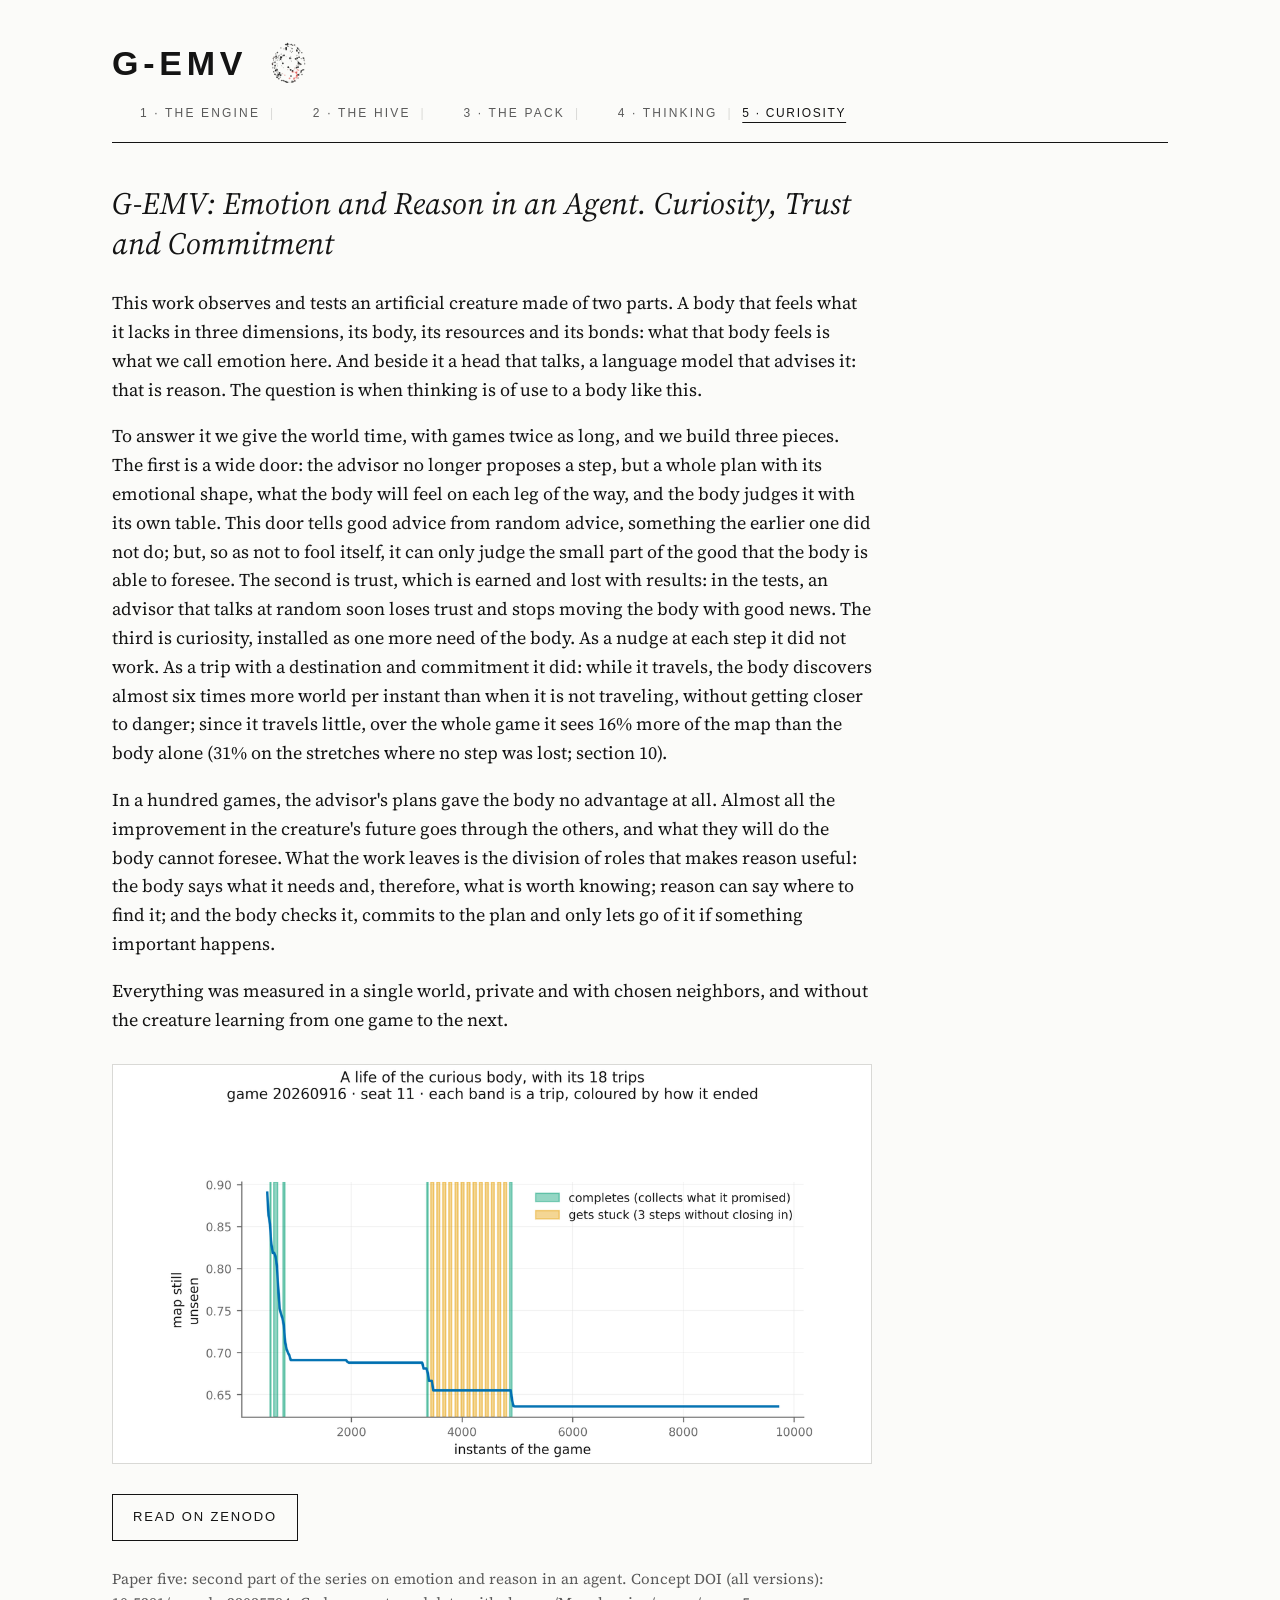
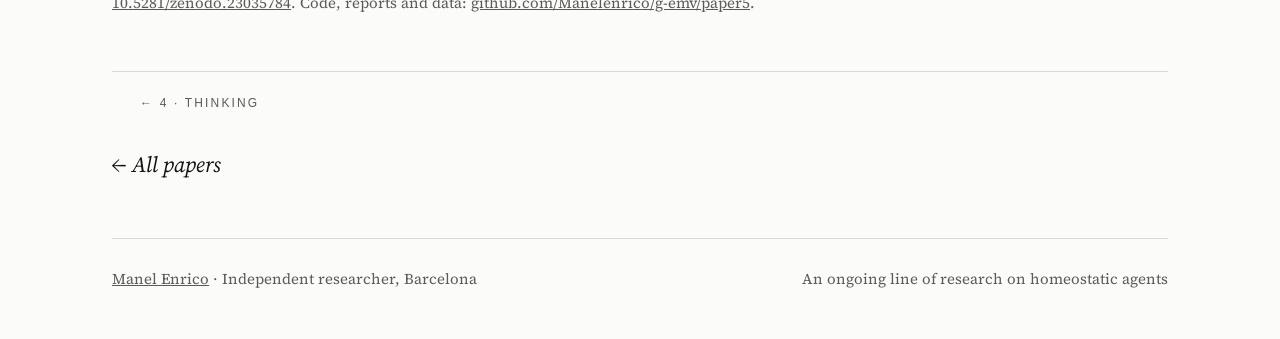
==== curiosity/index.html @ c68e0e56 "paper pages in the front page's family: shared css/site.css and js/sphere.js, header with the mark a" ====
<!DOCTYPE html>
<html lang="en">
<head>
<meta charset="utf-8">
<meta name="viewport" content="width=device-width, initial-scale=1">
<title>G-EMV: Emotion and Reason in an Agent. Curiosity, Trust and Commitment</title>
<link rel="canonical" href="https://doi.org/10.5281/zenodo.23035785">

<meta property="og:type" content="article">
<meta property="og:site_name" content="G-EMV papers">
<meta property="og:title" content="G-EMV: Emotion and Reason in an Agent. Curiosity, Trust and Commitment">
<meta property="og:description" content="This work observes and tests an artificial creature made of two parts. A body that feels what it lacks in three dimensions, its body, its resources and its bonds: what that body feels is what we call emotion here. And beside it a head that talks, a language model that advises it: that is reason. The question is when thinking is of use to a body like this.">
<meta property="og:image" content="https://manelenrico.github.io/gemv-papers/img/curiosity-card.png">
<meta property="og:image:width" content="1200">
<meta property="og:image:height" content="630">
<meta property="og:image:alt" content="A life of the curious body with the eighteen trips it set out on: the blue line is the part of the map it still has to see; each band is a trip, green if completed, orange if it got stuck. After instant 5,000 no more trips are born.">
<meta property="og:url" content="https://manelenrico.github.io/gemv-papers/curiosity/">

<meta name="twitter:card" content="summary_large_image">
<meta name="twitter:title" content="G-EMV: Emotion and Reason in an Agent. Curiosity, Trust and Commitment">
<meta name="twitter:description" content="This work observes and tests an artificial creature made of two parts. A body that feels what it lacks in three dimensions, its body, its resources and its bonds: what that body feels is what we call emotion here. And beside it a head that talks, a language model that advises it: that is reason. The question is when thinking is of use to a body like this.">
<meta name="twitter:image" content="https://manelenrico.github.io/gemv-papers/img/curiosity-card.png">

<link rel="preconnect" href="https://fonts.googleapis.com">
<link rel="preconnect" href="https://fonts.gstatic.com" crossorigin>
<link href="https://fonts.googleapis.com/css2?family=Source+Serif+4:ital,opsz,wght@0,8..60,400;0,8..60,600;1,8..60,400&display=swap" rel="stylesheet">
<link rel="stylesheet" href="../css/site.css">
</head>
<body>
<div class="wrap">
<header class="head-paper">
  <a class="mark" href="../">G-EMV</a>
  <canvas id="sphere-mini" class="mini" aria-label="A small breathing sphere of points"></canvas>
</header>
<nav class="crumbs"><a href="../engine/">1 &middot; The engine</a><span class="bar">|</span><a href="../hive/">2 &middot; The Hive</a><span class="bar">|</span><a href="../pack/">3 &middot; The Pack</a><span class="bar">|</span><a href="../thinking/">4 &middot; Thinking</a><span class="bar">|</span><span class="here">5 &middot; Curiosity</span></nav>
<article>
<h1>G-EMV: Emotion and Reason in an Agent. Curiosity, Trust and Commitment</h1>
<p class="lede">This work observes and tests an artificial creature made of two parts. A body that feels what it lacks in three dimensions, its body, its resources and its bonds: what that body feels is what we call emotion here. And beside it a head that talks, a language model that advises it: that is reason. The question is when thinking is of use to a body like this.</p><p>To answer it we give the world time, with games twice as long, and we build three pieces. The first is a wide door: the advisor no longer proposes a step, but a whole plan with its emotional shape, what the body will feel on each leg of the way, and the body judges it with its own table. This door tells good advice from random advice, something the earlier one did not do; but, so as not to fool itself, it can only judge the small part of the good that the body is able to foresee. The second is trust, which is earned and lost with results: in the tests, an advisor that talks at random soon loses trust and stops moving the body with good news. The third is curiosity, installed as one more need of the body. As a nudge at each step it did not work. As a trip with a destination and commitment it did: while it travels, the body discovers almost six times more world per instant than when it is not traveling, without getting closer to danger; since it travels little, over the whole game it sees 16% more of the map than the body alone (31% on the stretches where no step was lost; section 10).</p><p>In a hundred games, the advisor&#x27;s plans gave the body no advantage at all. Almost all the improvement in the creature&#x27;s future goes through the others, and what they will do the body cannot foresee. What the work leaves is the division of roles that makes reason useful: the body says what it needs and, therefore, what is worth knowing; reason can say where to find it; and the body checks it, commits to the plan and only lets go of it if something important happens.</p><p>Everything was measured in a single world, private and with chosen neighbors, and without the creature learning from one game to the next.</p>
<img src="../img/curiosity-card.png" alt="A life of the curious body with the eighteen trips it set out on: the blue line is the part of the map it still has to see; each band is a trip, green if completed, orange if it got stuck. After instant 5,000 no more trips are born.">
<p><a class="cta" href="https://doi.org/10.5281/zenodo.23035785">Read on Zenodo</a></p>
<p class="note">Paper five: second part of the series on emotion and reason in an agent. Concept DOI (all versions): <a href="https://doi.org/10.5281/zenodo.23035784">10.5281/zenodo.23035784</a>. Code, reports and data: <a href="https://github.com/Manelenrico/g-emv/tree/main/paper5">github.com/Manelenrico/g-emv/paper5</a>.</p>
</article>
<nav class="pager"><a class="prev" href="../thinking/">&larr; 4 &middot; Thinking</a></nav>
<p class="all"><a href="../">&larr; All papers</a></p>
<footer>
  <span><a href="https://orcid.org/0009-0008-1732-6310">Manel Enrico</a> · Independent researcher, Barcelona</span>
  <span>An ongoing line of research on homeostatic agents</span>
</footer>
</div>
<script src="../js/sphere.js"></script>
</body>
</html>
---- css/site.css ----
/* G-EMV papers: los estilos de la portada (index.html), sacados tal cual, y el marco de las paginas de cada paper. */
  :root { --ink:#141414; --soft:#5a5a5a; --line:#d9d9d6; --bg:#fbfbf9; }
  * { box-sizing:border-box; }
  body { margin:0; background:var(--bg); color:var(--ink);
         font-family:"Source Serif 4", Georgia, serif; font-size:18px; line-height:1.6; }
  a { color:inherit; }
  .wrap { max-width:1120px; margin:0 auto; padding:0 32px; }
  header { display:flex; justify-content:space-between; align-items:center; padding:36px 0 20px; }
  .mark { font-family:-apple-system, "Helvetica Neue", Arial, sans-serif; font-weight:600;
          font-size:34px; letter-spacing:.14em; text-decoration:none; }
  nav a { font-family:-apple-system, "Helvetica Neue", Arial, sans-serif; font-size:12px;
          letter-spacing:.18em; text-transform:uppercase; text-decoration:none; margin-left:28px; color:var(--soft); }
  nav a:hover { color:var(--ink); }
  .hero { display:grid; grid-template-columns: 1fr 1fr; gap:64px; align-items:center; padding:40px 0 64px; }
  .lead { font-style:italic; font-size:31px; line-height:1.3; margin:0 0 34px; font-weight:400; }
  hr { border:0; border-top:1px solid var(--ink); margin:0 0 30px; }
  h2 { font-style:italic; font-weight:400; font-size:23px; margin:0 0 14px; }
  p { margin:0 0 18px; }
  #sphere { width:100%; aspect-ratio:1/1; display:block; }
  .papers { padding:24px 0 80px; }
  .papers > hr { margin-bottom:34px; }
  .paper { display:grid; grid-template-columns: 70px 1fr auto; gap:24px; padding:26px 0;
           border-bottom:1px solid var(--line); text-decoration:none; }
  .paper:hover .t { text-decoration:underline; text-underline-offset:4px; }
  .num { font-family:-apple-system, "Helvetica Neue", Arial, sans-serif; font-size:13px;
         letter-spacing:.14em; color:var(--soft); padding-top:6px; }
  .t { font-style:italic; font-size:22px; line-height:1.35; }
  .s { color:var(--soft); font-size:16px; margin-top:6px; }
  .doi { font-family:-apple-system, "Helvetica Neue", Arial, sans-serif; font-size:12px;
         letter-spacing:.06em; color:var(--soft); padding-top:8px; white-space:nowrap; }
  body.es .en, body:not(.es) .es { display:none; }
  .lang { cursor:pointer; background:none; border:0; padding:0; font:inherit; }
  .lang.on { color:var(--ink); text-decoration:underline; text-underline-offset:4px; }
  footer { border-top:1px solid var(--line); padding:28px 0 48px; color:var(--soft); font-size:15px;
           display:flex; justify-content:space-between; flex-wrap:wrap; gap:12px; }
  @media (max-width: 820px) {
    .wrap { padding:0 16px; }
    .hero { grid-template-columns:1fr; gap:24px; padding-top:16px; }
    .hero .viz { order:-1; max-width:420px; margin:0 auto; width:100%; }
    .lead { font-size:25px; }
    nav a { margin-left:14px; }
    .mark { font-size:26px; }
    .paper { grid-template-columns: 1fr; gap:6px; }
    .doi { padding-top:0; }
  }

/* ── las paginas de cada paper (WEB-48): el mismo marco que la portada ── */
.head-paper { display:flex; justify-content:flex-start; align-items:center; gap:18px; padding:36px 0 14px; }
.head-paper .mark { display:inline-block; }
.mini { width:44px; height:44px; display:block; flex:0 0 44px; }
.crumbs { display:flex; flex-wrap:wrap; gap:8px 0; padding:0 0 18px; border-bottom:1px solid var(--ink); margin-bottom:40px;
          font-family:-apple-system, "Helvetica Neue", Arial, sans-serif; font-size:12px; letter-spacing:.14em; text-transform:uppercase; }
.crumbs a, .crumbs .here { text-decoration:none; color:var(--soft); white-space:nowrap; }
.crumbs a:hover { color:var(--ink); }
.crumbs .here { color:var(--ink); text-decoration:underline; text-underline-offset:5px; }
.crumbs .bar { color:var(--line); padding:0 10px; }
article { max-width:760px; }
article h1 { font-style:italic; font-weight:400; font-size:31px; line-height:1.3; margin:0 0 26px; }
article p.lede { font-size:18px; line-height:1.6; margin:0 0 18px; }
article img { width:100%; height:auto; display:block; border:1px solid var(--line); margin:30px 0; }
article a.cta { display:inline-block; font-family:-apple-system, "Helvetica Neue", Arial, sans-serif; font-size:13px; letter-spacing:.14em;
                text-transform:uppercase; padding:12px 20px; border:1px solid var(--ink); text-decoration:none; color:var(--ink); }
article a.cta:hover { background:var(--ink); color:var(--bg); }
article p.note { color:var(--soft); font-size:15px; margin-top:26px; }
.pager { display:flex; justify-content:space-between; gap:16px; flex-wrap:wrap; border-top:1px solid var(--line); margin-top:56px; padding:22px 0 0;
         font-family:-apple-system, "Helvetica Neue", Arial, sans-serif; font-size:12px; letter-spacing:.14em; text-transform:uppercase; }
.pager a { text-decoration:none; color:var(--soft); }
.pager a:hover { color:var(--ink); }
.pager .next { margin-left:auto; text-align:right; }
p.all { margin:34px 0 56px; font-style:italic; font-size:22px; }
p.all a { text-decoration:none; }
p.all a:hover { text-decoration:underline; text-underline-offset:4px; }
@media (max-width: 820px) {
  .mini { width:36px; height:36px; flex-basis:36px; }
  .crumbs .bar { padding:0 7px; }
  article h1 { font-size:25px; }
}
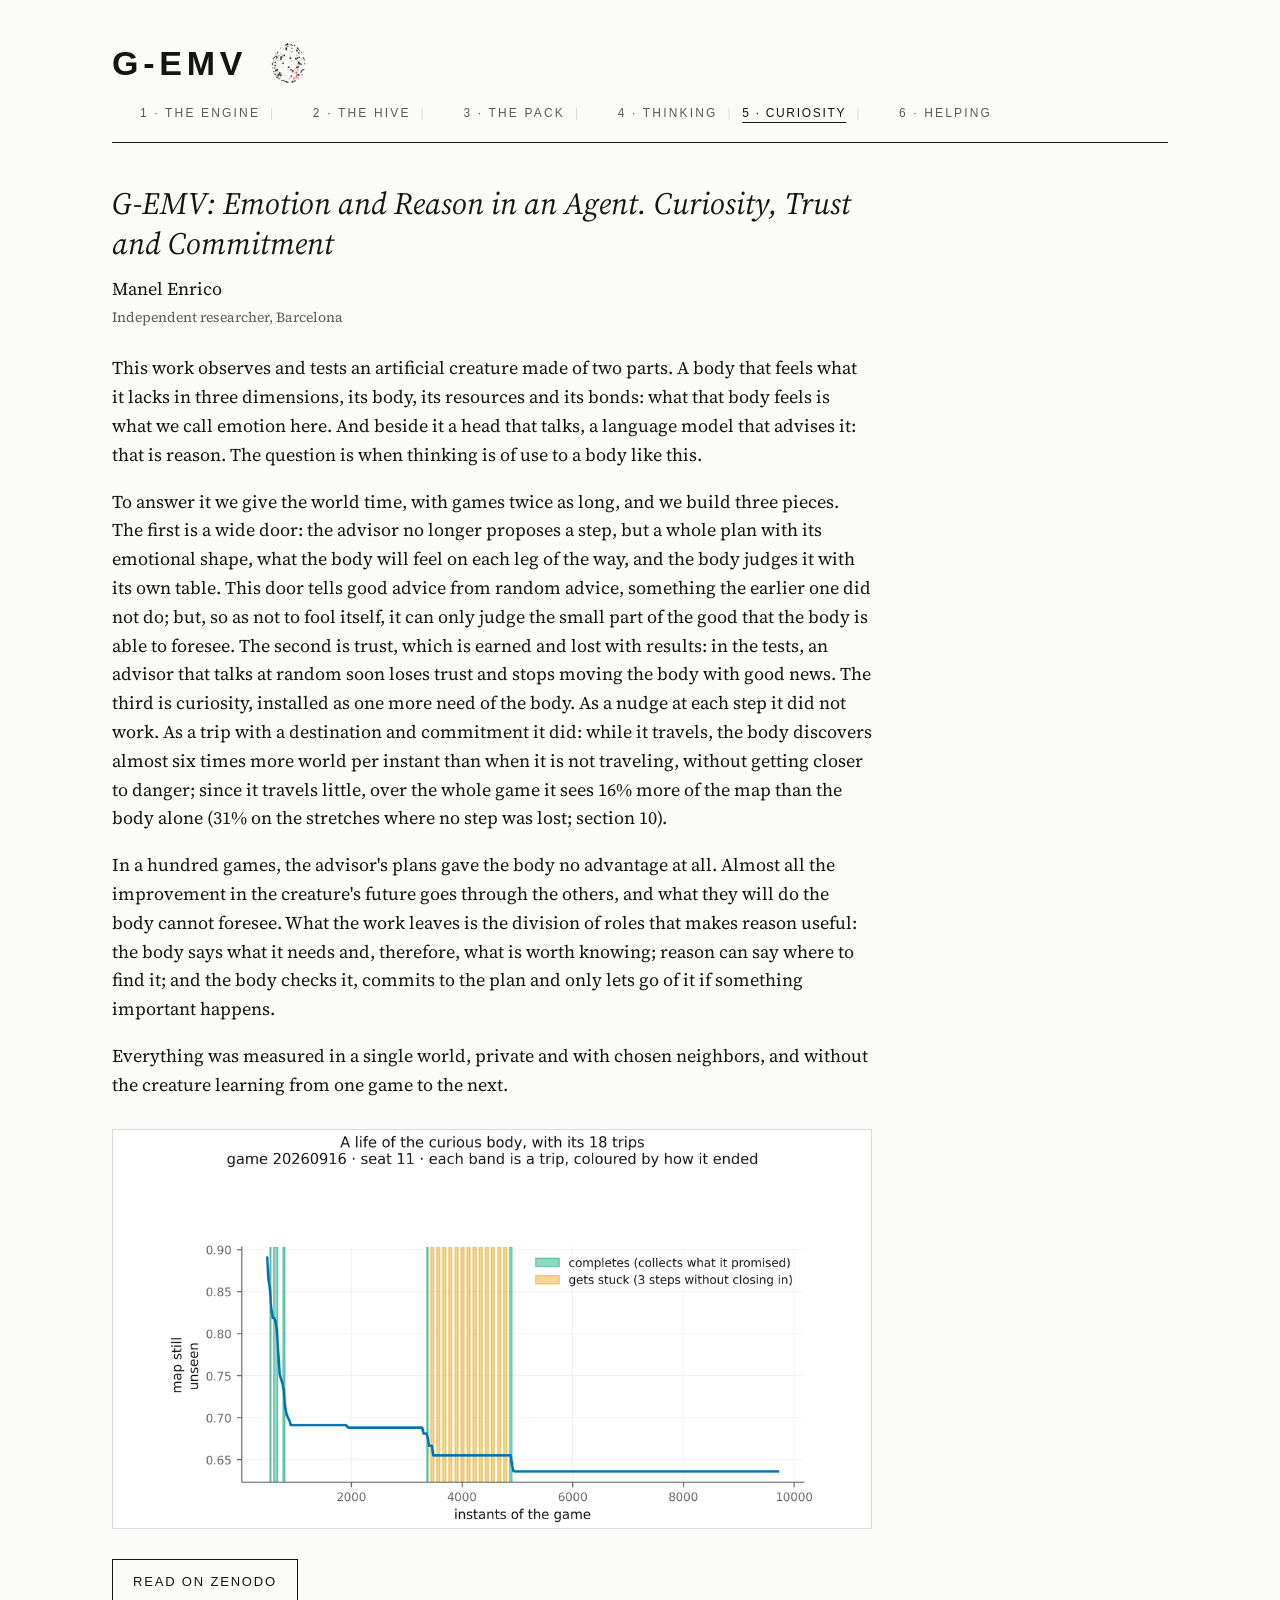
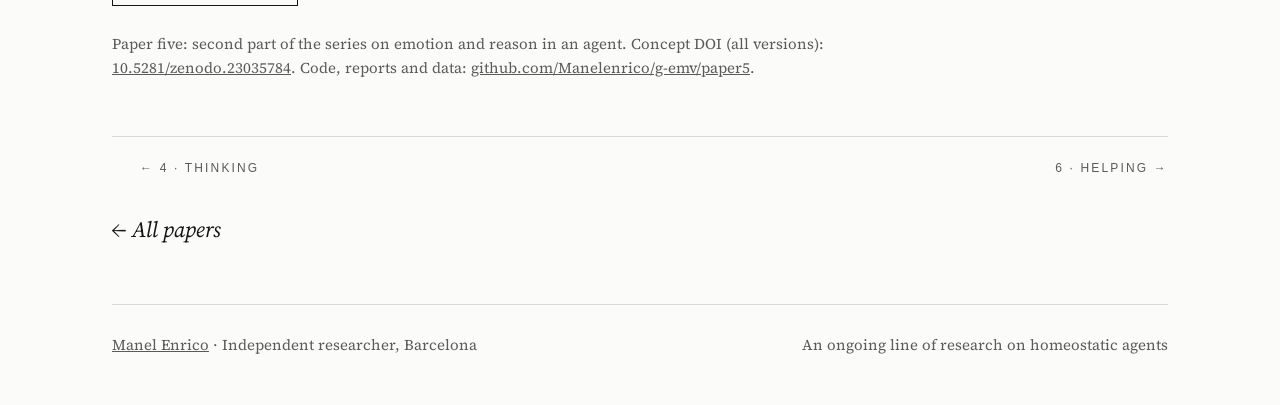
==== commit 19345db1: "helping: page for paper six, with two authors; author line under the title on every paper page; auth" ====
--- a/curiosity/index.html
+++ b/curiosity/index.html
@@ -32,15 +32,17 @@
   <a class="mark" href="../">G-EMV</a>
   <canvas id="sphere-mini" class="mini" aria-label="A small breathing sphere of points"></canvas>
 </header>
-<nav class="crumbs"><a href="../engine/">1 &middot; The engine</a><span class="bar">|</span><a href="../hive/">2 &middot; The Hive</a><span class="bar">|</span><a href="../pack/">3 &middot; The Pack</a><span class="bar">|</span><a href="../thinking/">4 &middot; Thinking</a><span class="bar">|</span><span class="here">5 &middot; Curiosity</span></nav>
+<nav class="crumbs"><a href="../engine/">1 &middot; The engine</a><span class="bar">|</span><a href="../hive/">2 &middot; The Hive</a><span class="bar">|</span><a href="../pack/">3 &middot; The Pack</a><span class="bar">|</span><a href="../thinking/">4 &middot; Thinking</a><span class="bar">|</span><span class="here">5 &middot; Curiosity</span><span class="bar">|</span><a href="../helping/">6 &middot; Helping</a></nav>
 <article>
 <h1>G-EMV: Emotion and Reason in an Agent. Curiosity, Trust and Commitment</h1>
+<p class="byline"><a href="https://orcid.org/0009-0008-1732-6310">Manel Enrico</a></p>
+<p class="affil">Independent researcher, Barcelona</p>
 <p class="lede">This work observes and tests an artificial creature made of two parts. A body that feels what it lacks in three dimensions, its body, its resources and its bonds: what that body feels is what we call emotion here. And beside it a head that talks, a language model that advises it: that is reason. The question is when thinking is of use to a body like this.</p><p>To answer it we give the world time, with games twice as long, and we build three pieces. The first is a wide door: the advisor no longer proposes a step, but a whole plan with its emotional shape, what the body will feel on each leg of the way, and the body judges it with its own table. This door tells good advice from random advice, something the earlier one did not do; but, so as not to fool itself, it can only judge the small part of the good that the body is able to foresee. The second is trust, which is earned and lost with results: in the tests, an advisor that talks at random soon loses trust and stops moving the body with good news. The third is curiosity, installed as one more need of the body. As a nudge at each step it did not work. As a trip with a destination and commitment it did: while it travels, the body discovers almost six times more world per instant than when it is not traveling, without getting closer to danger; since it travels little, over the whole game it sees 16% more of the map than the body alone (31% on the stretches where no step was lost; section 10).</p><p>In a hundred games, the advisor&#x27;s plans gave the body no advantage at all. Almost all the improvement in the creature&#x27;s future goes through the others, and what they will do the body cannot foresee. What the work leaves is the division of roles that makes reason useful: the body says what it needs and, therefore, what is worth knowing; reason can say where to find it; and the body checks it, commits to the plan and only lets go of it if something important happens.</p><p>Everything was measured in a single world, private and with chosen neighbors, and without the creature learning from one game to the next.</p>
 <img src="../img/curiosity-card.png" alt="A life of the curious body with the eighteen trips it set out on: the blue line is the part of the map it still has to see; each band is a trip, green if completed, orange if it got stuck. After instant 5,000 no more trips are born.">
 <p><a class="cta" href="https://doi.org/10.5281/zenodo.23035785">Read on Zenodo</a></p>
 <p class="note">Paper five: second part of the series on emotion and reason in an agent. Concept DOI (all versions): <a href="https://doi.org/10.5281/zenodo.23035784">10.5281/zenodo.23035784</a>. Code, reports and data: <a href="https://github.com/Manelenrico/g-emv/tree/main/paper5">github.com/Manelenrico/g-emv/paper5</a>.</p>
 </article>
-<nav class="pager"><a class="prev" href="../thinking/">&larr; 4 &middot; Thinking</a></nav>
+<nav class="pager"><a class="prev" href="../thinking/">&larr; 4 &middot; Thinking</a><a class="next" href="../helping/">6 &middot; Helping &rarr;</a></nav>
 <p class="all"><a href="../">&larr; All papers</a></p>
 <footer>
   <span><a href="https://orcid.org/0009-0008-1732-6310">Manel Enrico</a> · Independent researcher, Barcelona</span>
--- a/css/site.css
+++ b/css/site.css
@@ -75,3 +75,12 @@
   .crumbs .bar { padding:0 7px; }
   article h1 { font-size:25px; }
 }
+
+/* ── autores (WEB-49): bajo el titulo de cada pagina y bajo cada titulo de la lista de la portada ── */
+article h1:has(+ .byline) { margin-bottom:12px; }
+article p.byline { font-size:18px; margin:0 0 2px; }
+article p.byline a { text-decoration:none; }
+article p.byline a:hover { text-decoration:underline; text-underline-offset:4px; }
+article p.affil { color:var(--soft); font-size:14px; margin:0 0 26px; }
+article p.ctas { display:flex; flex-wrap:wrap; gap:12px; }
+.au { font-family:-apple-system, "Helvetica Neue", Arial, sans-serif; font-size:12px; letter-spacing:.06em; color:var(--soft); margin-top:5px; }
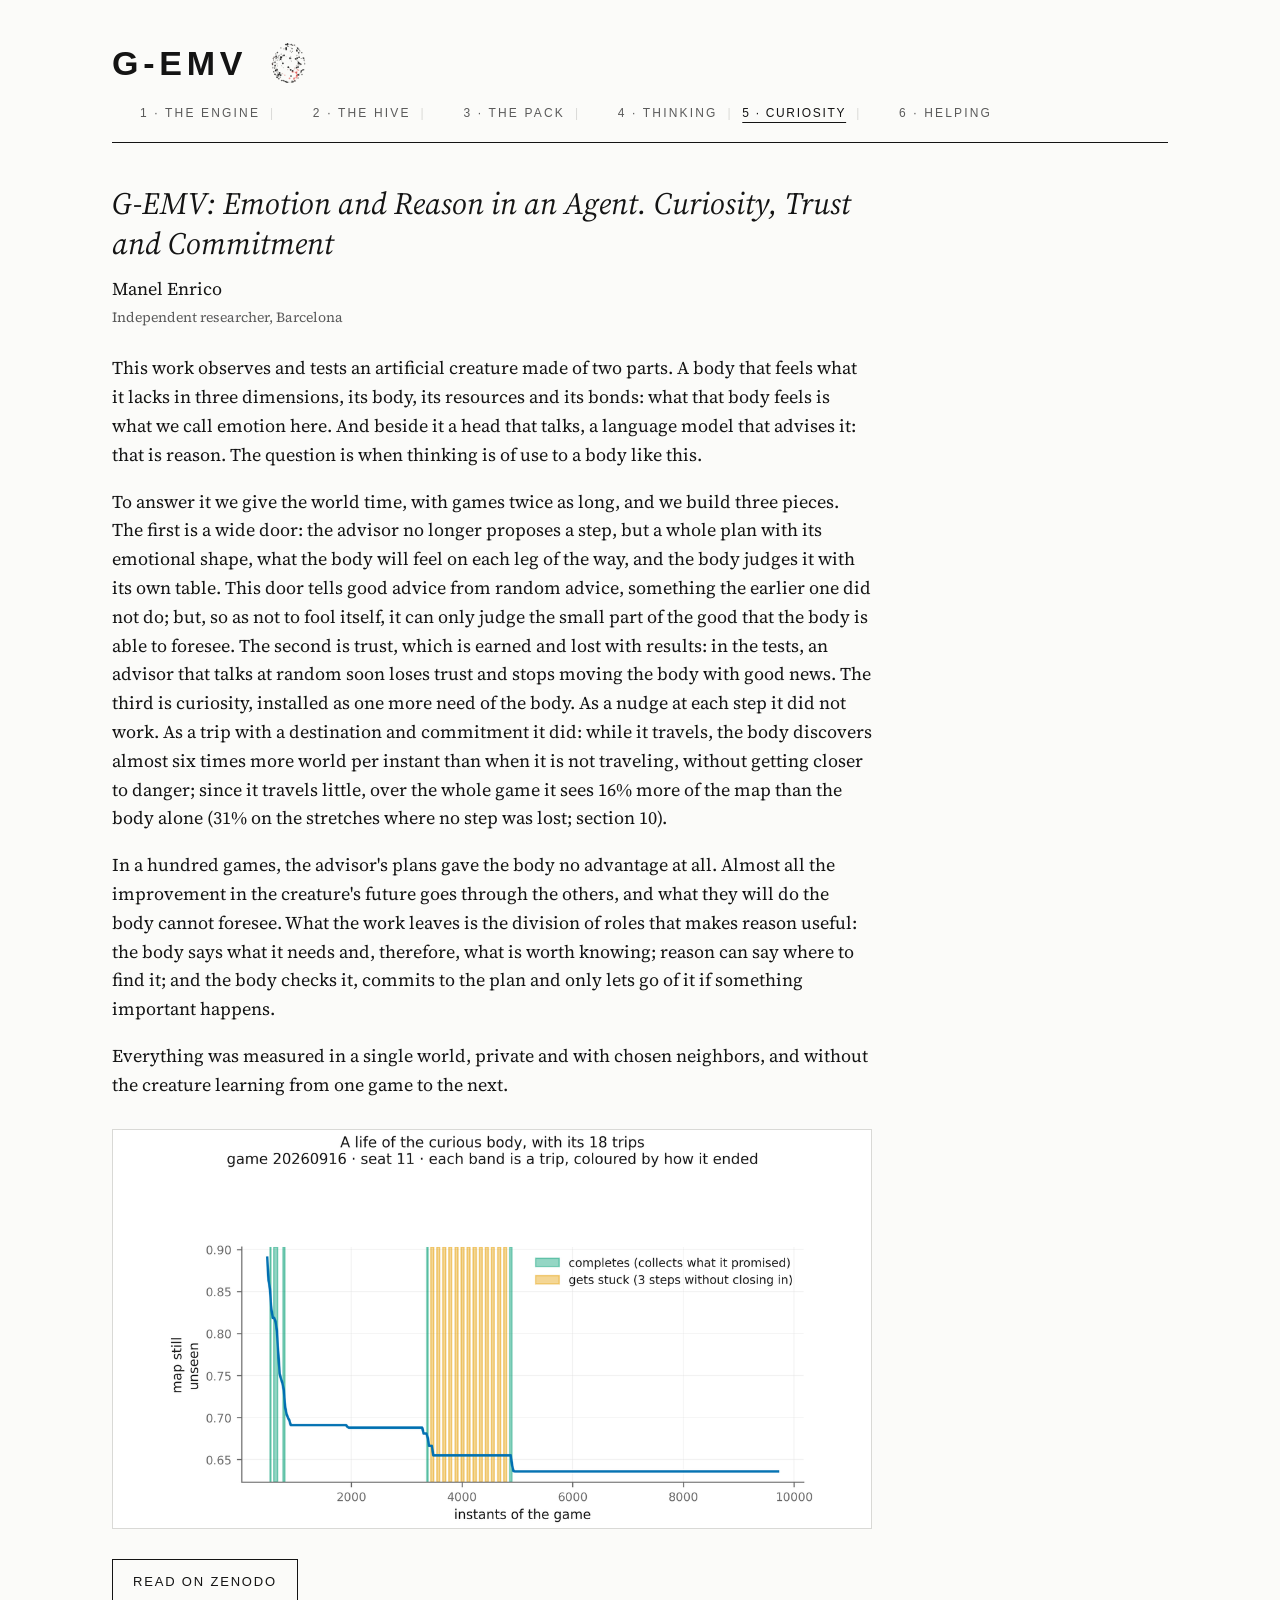
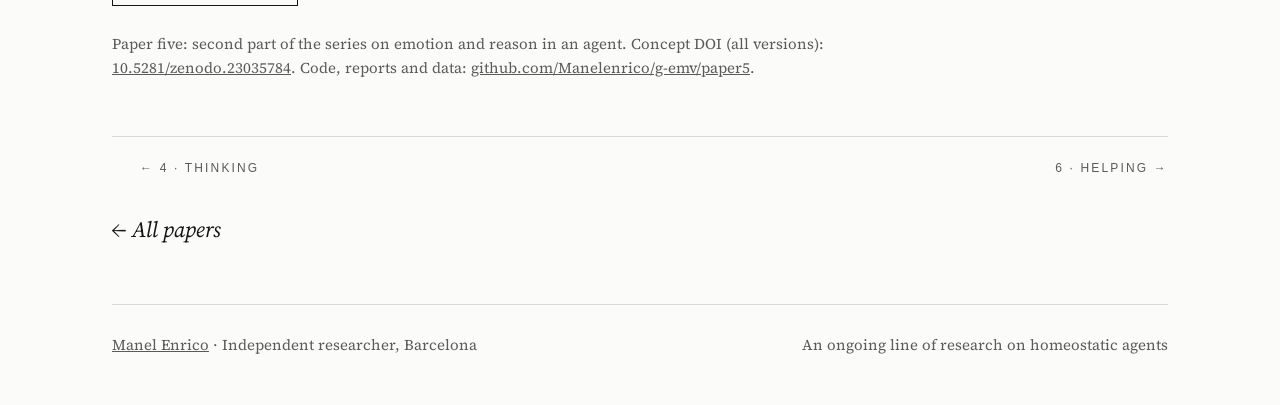
==== commit 35440d25: "favicon: a small sphere of nodes (svg with a light variant for dark mode, 16 and 32 png, apple touch" ====
--- a/curiosity/index.html
+++ b/curiosity/index.html
@@ -3,6 +3,10 @@
 <head>
 <meta charset="utf-8">
 <meta name="viewport" content="width=device-width, initial-scale=1">
+<link rel="icon" href="../favicon.svg" type="image/svg+xml">
+<link rel="icon" href="../favicon-32.png" sizes="32x32" type="image/png">
+<link rel="icon" href="../favicon-16.png" sizes="16x16" type="image/png">
+<link rel="apple-touch-icon" href="../apple-touch-icon.png">
 <title>G-EMV: Emotion and Reason in an Agent. Curiosity, Trust and Commitment</title>
 <link rel="canonical" href="https://doi.org/10.5281/zenodo.23035785">
 
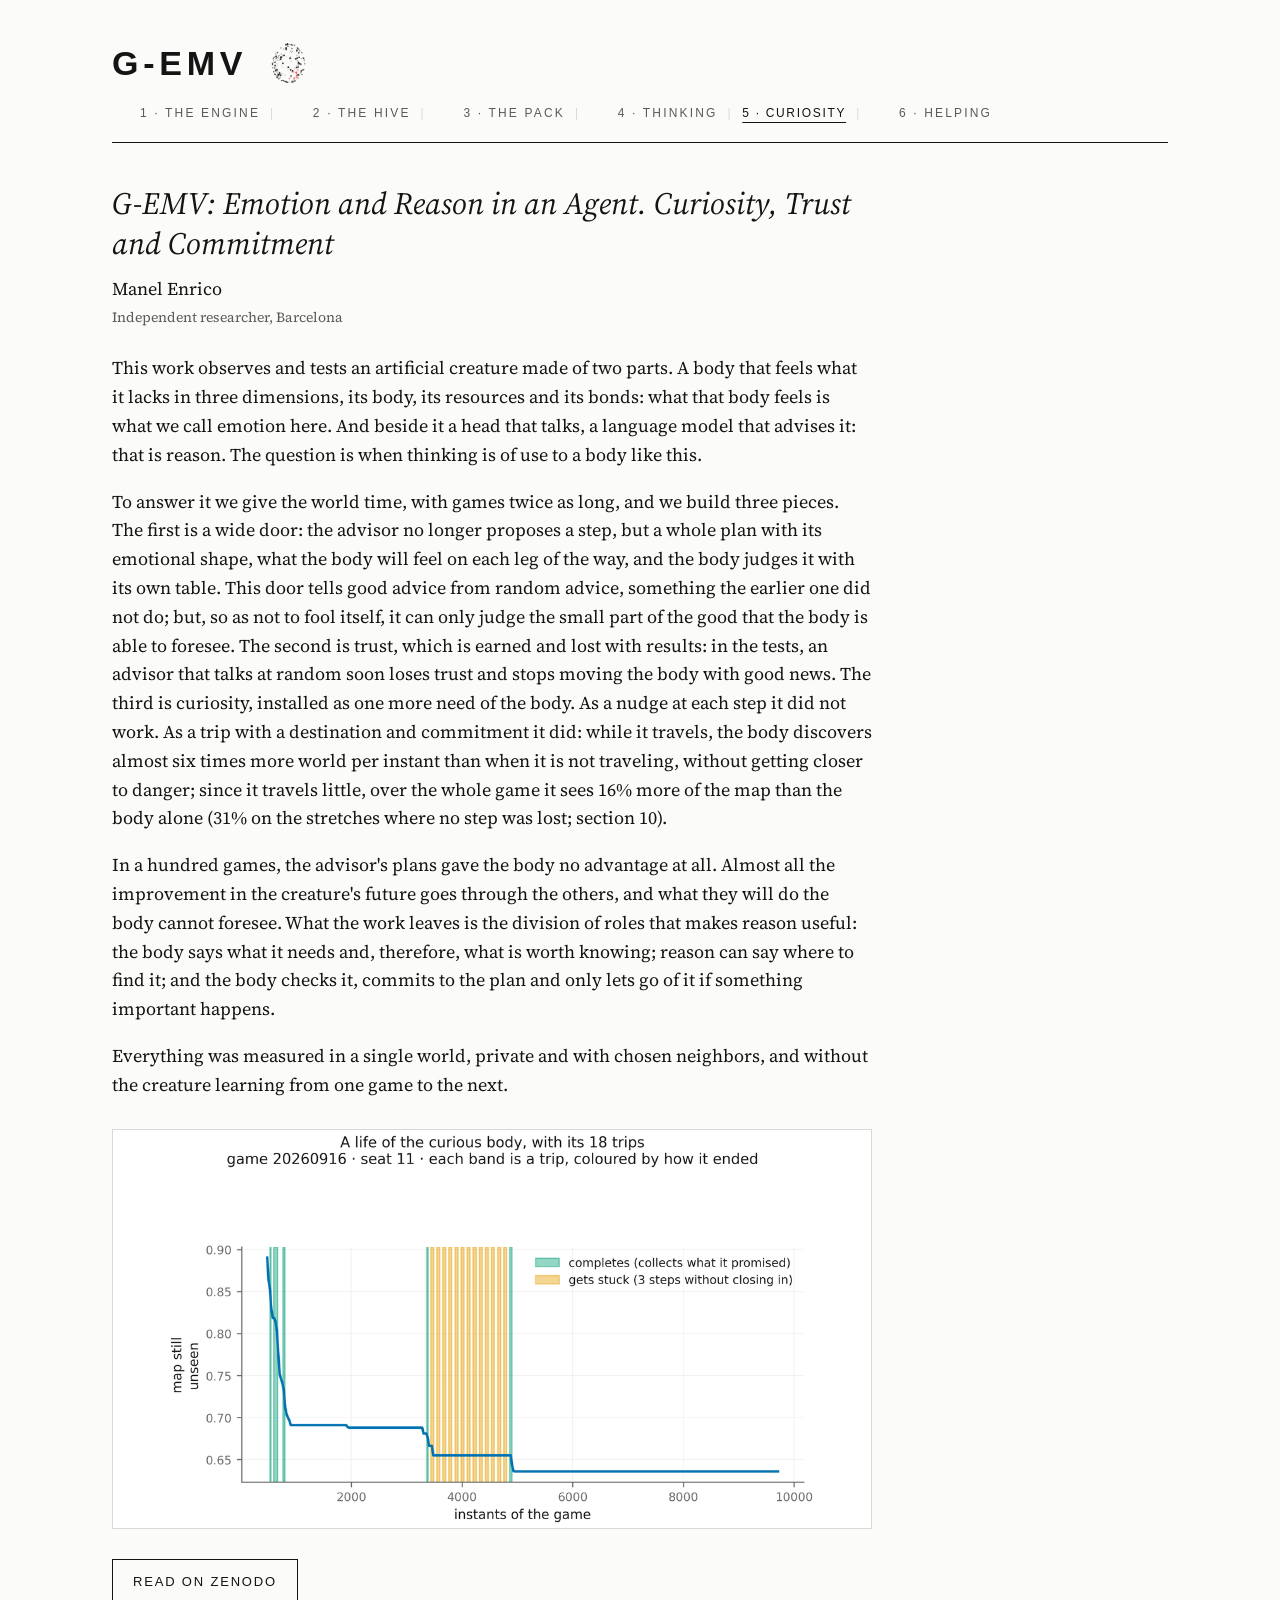
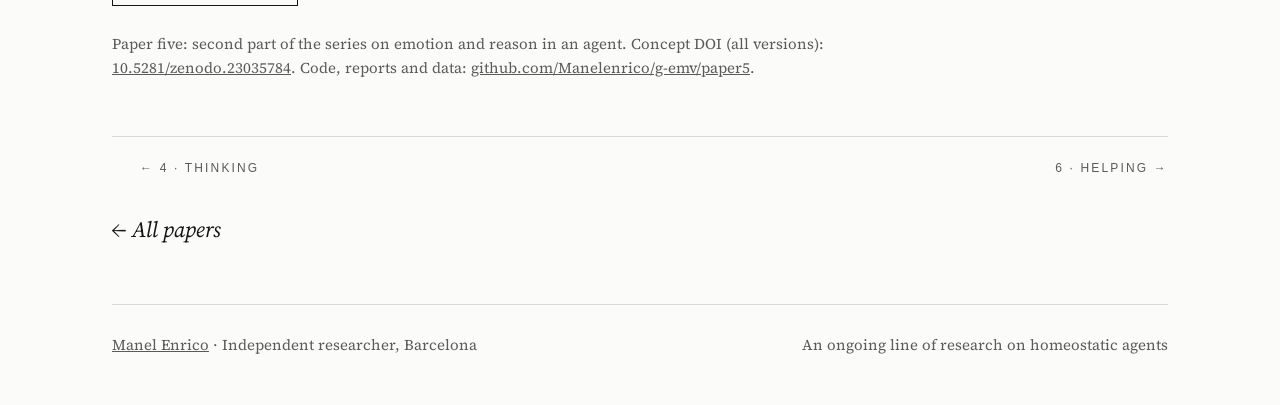
==== commit cbf0218a: "GoatCounter visit counter on every page Co-Authored-By: Claude Fable 5.1 <noreply@anthropic.com>" ====
--- a/curiosity/index.html
+++ b/curiosity/index.html
@@ -54,5 +54,6 @@
 </footer>
 </div>
 <script src="../js/sphere.js"></script>
+<script data-goatcounter="https://gemv.goatcounter.com/count" async src="//gc.zgo.at/count.js"></script>
 </body>
 </html>
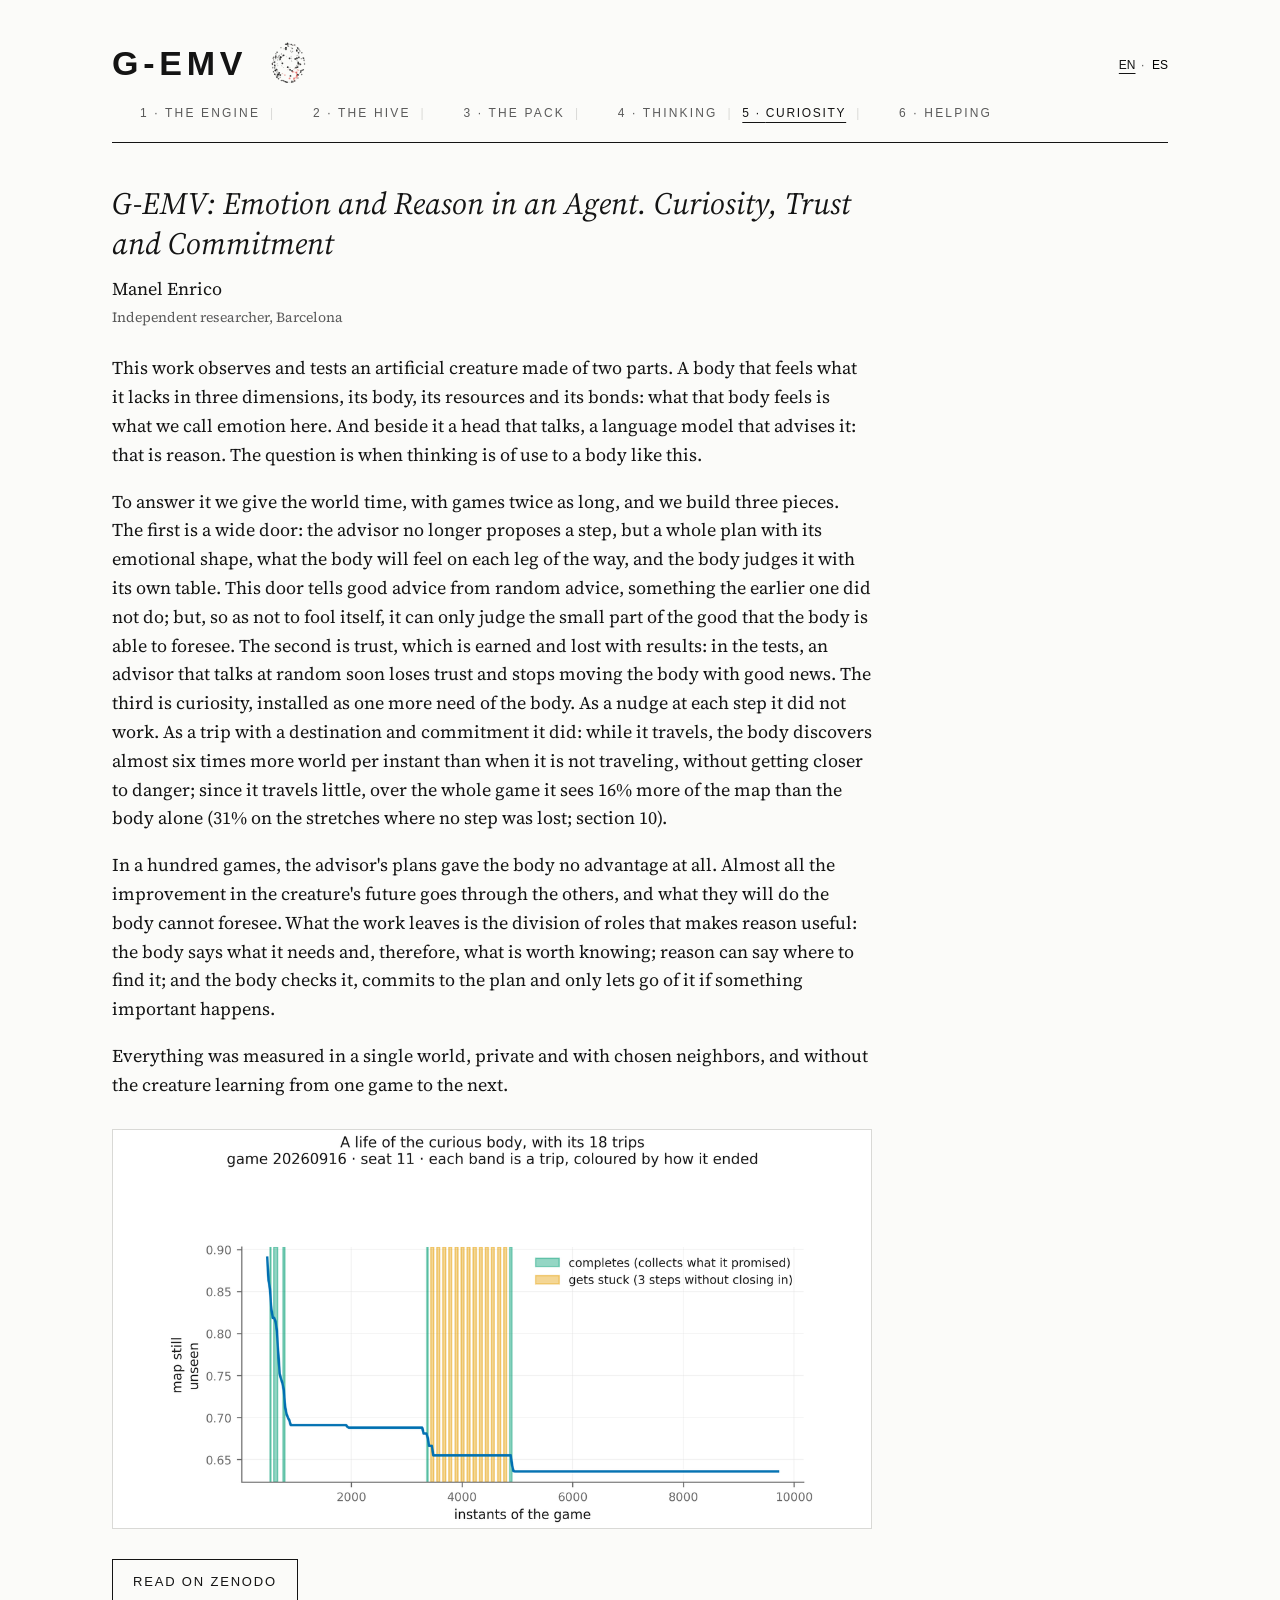
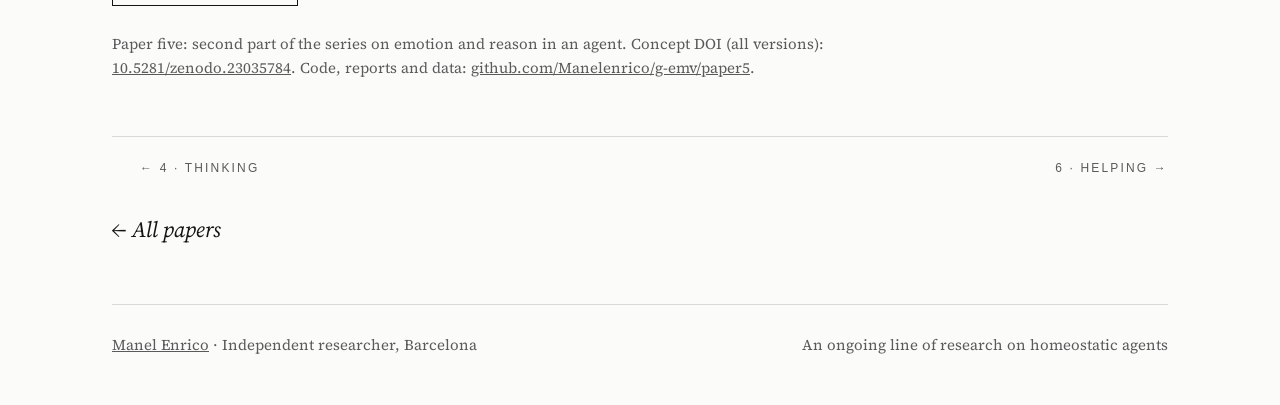
==== commit c4f7fd06: "Spanish on every paper page and in the front page list: the EN · ES switch of the front page, titles" ====
--- a/curiosity/index.html
+++ b/curiosity/index.html
@@ -35,24 +35,39 @@
 <header class="head-paper">
   <a class="mark" href="../">G-EMV</a>
   <canvas id="sphere-mini" class="mini" aria-label="A small breathing sphere of points"></canvas>
+  <nav><a><button class="lang" data-l="en">EN</button> · <button class="lang" data-l="es">ES</button></a></nav>
 </header>
-<nav class="crumbs"><a href="../engine/">1 &middot; The engine</a><span class="bar">|</span><a href="../hive/">2 &middot; The Hive</a><span class="bar">|</span><a href="../pack/">3 &middot; The Pack</a><span class="bar">|</span><a href="../thinking/">4 &middot; Thinking</a><span class="bar">|</span><span class="here">5 &middot; Curiosity</span><span class="bar">|</span><a href="../helping/">6 &middot; Helping</a></nav>
+<nav class="crumbs"><a href="../engine/">1 &middot; <span class="en">The engine</span><span class="es">El motor</span></a><span class="bar">|</span><a href="../hive/">2 &middot; <span class="en">The Hive</span><span class="es">La colmena</span></a><span class="bar">|</span><a href="../pack/">3 &middot; <span class="en">The Pack</span><span class="es">La manada</span></a><span class="bar">|</span><a href="../thinking/">4 &middot; <span class="en">Thinking</span><span class="es">Pensar</span></a><span class="bar">|</span><span class="here">5 &middot; <span class="en">Curiosity</span><span class="es">Curiosidad</span></span><span class="bar">|</span><a href="../helping/">6 &middot; <span class="en">Helping</span><span class="es">Ayudar</span></a></nav>
 <article>
-<h1>G-EMV: Emotion and Reason in an Agent. Curiosity, Trust and Commitment</h1>
+<h1><span class="en">G-EMV: Emotion and Reason in an Agent. Curiosity, Trust and Commitment</span><span class="es">G-EMV: emoción y razón en un agente. Curiosidad, confianza y compromiso</span></h1>
 <p class="byline"><a href="https://orcid.org/0009-0008-1732-6310">Manel Enrico</a></p>
-<p class="affil">Independent researcher, Barcelona</p>
-<p class="lede">This work observes and tests an artificial creature made of two parts. A body that feels what it lacks in three dimensions, its body, its resources and its bonds: what that body feels is what we call emotion here. And beside it a head that talks, a language model that advises it: that is reason. The question is when thinking is of use to a body like this.</p><p>To answer it we give the world time, with games twice as long, and we build three pieces. The first is a wide door: the advisor no longer proposes a step, but a whole plan with its emotional shape, what the body will feel on each leg of the way, and the body judges it with its own table. This door tells good advice from random advice, something the earlier one did not do; but, so as not to fool itself, it can only judge the small part of the good that the body is able to foresee. The second is trust, which is earned and lost with results: in the tests, an advisor that talks at random soon loses trust and stops moving the body with good news. The third is curiosity, installed as one more need of the body. As a nudge at each step it did not work. As a trip with a destination and commitment it did: while it travels, the body discovers almost six times more world per instant than when it is not traveling, without getting closer to danger; since it travels little, over the whole game it sees 16% more of the map than the body alone (31% on the stretches where no step was lost; section 10).</p><p>In a hundred games, the advisor&#x27;s plans gave the body no advantage at all. Almost all the improvement in the creature&#x27;s future goes through the others, and what they will do the body cannot foresee. What the work leaves is the division of roles that makes reason useful: the body says what it needs and, therefore, what is worth knowing; reason can say where to find it; and the body checks it, commits to the plan and only lets go of it if something important happens.</p><p>Everything was measured in a single world, private and with chosen neighbors, and without the creature learning from one game to the next.</p>
+<p class="affil"><span class="en">Independent researcher, Barcelona</span><span class="es">Investigador independiente, Barcelona</span></p>
+<p class="lede en">This work observes and tests an artificial creature made of two parts. A body that feels what it lacks in three dimensions, its body, its resources and its bonds: what that body feels is what we call emotion here. And beside it a head that talks, a language model that advises it: that is reason. The question is when thinking is of use to a body like this.</p><p class="lede es">Este trabajo observa y pone a prueba a una criatura artificial hecha de dos partes. Un cuerpo que siente lo que le falta en tres dimensiones, su cuerpo, sus recursos y sus vínculos: lo que ese cuerpo siente es lo que aquí llamamos emoción. Y a su lado una cabeza que habla, un modelo de lenguaje que le aconseja: eso es la razón. La pregunta es cuándo le sirve pensar a un cuerpo así.</p><p class="en">To answer it we give the world time, with games twice as long, and we build three pieces. The first is a wide door: the advisor no longer proposes a step, but a whole plan with its emotional shape, what the body will feel on each leg of the way, and the body judges it with its own table. This door tells good advice from random advice, something the earlier one did not do; but, so as not to fool itself, it can only judge the small part of the good that the body is able to foresee. The second is trust, which is earned and lost with results: in the tests, an advisor that talks at random soon loses trust and stops moving the body with good news. The third is curiosity, installed as one more need of the body. As a nudge at each step it did not work. As a trip with a destination and commitment it did: while it travels, the body discovers almost six times more world per instant than when it is not traveling, without getting closer to danger; since it travels little, over the whole game it sees 16% more of the map than the body alone (31% on the stretches where no step was lost; section 10).</p><p class="es">Para responderla le damos tiempo al mundo, con partidas el doble de largas, y construimos tres piezas. La primera es una puerta ancha: el consejero ya no propone un paso, sino un plan entero con su forma emocional, lo que el cuerpo irá sintiendo en cada tramo del camino, y el cuerpo lo juzga con su propia tabla. Esa puerta distingue un consejo bueno de uno al azar, cosa que la anterior no hacía; pero, para no engañarse, solo puede juzgar la pequeña parte de lo bueno que el cuerpo es capaz de prever. La segunda es la confianza, que se gana y se pierde con resultados: en las pruebas, un consejero que habla al azar pierde pronto la confianza y deja de mover al cuerpo con buenas noticias. La tercera es la curiosidad, instalada como una necesidad más del cuerpo. Como empujón en cada paso no funcionó. Como viaje con destino y compromiso sí: mientras viaja, el cuerpo descubre casi seis veces más mundo por instante que cuando no viaja, sin acercarse al peligro; como viaja poco, en toda la partida ve un dieciséis por ciento más de mapa que el cuerpo solo (un treinta y uno por ciento en los tramos en que no se perdió ningún paso; sección 10).</p><p class="en">In a hundred games, the advisor&#x27;s plans gave the body no advantage at all. Almost all the improvement in the creature&#x27;s future goes through the others, and what they will do the body cannot foresee. What the work leaves is the division of roles that makes reason useful: the body says what it needs and, therefore, what is worth knowing; reason can say where to find it; and the body checks it, commits to the plan and only lets go of it if something important happens.</p><p class="es">En cien partidas, los planes del consejero no le dieron ninguna ventaja al cuerpo. Casi toda la mejora del futuro de la criatura pasa por los otros, y lo que ellos harán el cuerpo no lo puede prever. Lo que el trabajo deja es el reparto que hace útil a la razón: el cuerpo dice qué necesita y, por tanto, qué vale la pena saber; la razón puede decir dónde encontrarlo; y el cuerpo lo comprueba, se compromete con el plan y solo lo suelta si pasa algo importante.</p><p class="en">Everything was measured in a single world, private and with chosen neighbors, and without the creature learning from one game to the next.</p><p class="es">Todo se midió en un solo mundo, privado y con vecinos elegidos, y sin que la criatura aprenda de una partida a otra.</p>
 <img src="../img/curiosity-card.png" alt="A life of the curious body with the eighteen trips it set out on: the blue line is the part of the map it still has to see; each band is a trip, green if completed, orange if it got stuck. After instant 5,000 no more trips are born.">
-<p><a class="cta" href="https://doi.org/10.5281/zenodo.23035785">Read on Zenodo</a></p>
-<p class="note">Paper five: second part of the series on emotion and reason in an agent. Concept DOI (all versions): <a href="https://doi.org/10.5281/zenodo.23035784">10.5281/zenodo.23035784</a>. Code, reports and data: <a href="https://github.com/Manelenrico/g-emv/tree/main/paper5">github.com/Manelenrico/g-emv/paper5</a>.</p>
+<p class="ctas"><a class="cta" href="https://doi.org/10.5281/zenodo.23035785"><span class="en">Read on Zenodo</span><span class="es">Leer en Zenodo</span></a><a class="cta es" href="https://github.com/Manelenrico/g-emv/blob/main/paper5/GEMV_paper5_ES.pdf">Leer en español (PDF)</a></p>
+<p class="note en">Paper five: second part of the series on emotion and reason in an agent. Concept DOI (all versions): <a href="https://doi.org/10.5281/zenodo.23035784">10.5281/zenodo.23035784</a>. Code, reports and data: <a href="https://github.com/Manelenrico/g-emv/tree/main/paper5">github.com/Manelenrico/g-emv/paper5</a>.</p><p class="note es">Trabajo cinco: segunda parte de la serie sobre emoción y razón en un agente. DOI de concepto (todas las versiones): <a href="https://doi.org/10.5281/zenodo.23035784">10.5281/zenodo.23035784</a>. Código, informes y datos: <a href="https://github.com/Manelenrico/g-emv/tree/main/paper5">github.com/Manelenrico/g-emv/paper5</a>.</p>
 </article>
-<nav class="pager"><a class="prev" href="../thinking/">&larr; 4 &middot; Thinking</a><a class="next" href="../helping/">6 &middot; Helping &rarr;</a></nav>
-<p class="all"><a href="../">&larr; All papers</a></p>
+<nav class="pager"><a class="prev" href="../thinking/">&larr; 4 &middot; <span class="en">Thinking</span><span class="es">Pensar</span></a><a class="next" href="../helping/">6 &middot; <span class="en">Helping</span><span class="es">Ayudar</span> &rarr;</a></nav>
+<p class="all"><a href="../">&larr; <span class="en">All papers</span><span class="es">Todos los trabajos</span></a></p>
 <footer>
-  <span><a href="https://orcid.org/0009-0008-1732-6310">Manel Enrico</a> · Independent researcher, Barcelona</span>
-  <span>An ongoing line of research on homeostatic agents</span>
+  <span><a href="https://orcid.org/0009-0008-1732-6310">Manel Enrico</a> · <span class="en">Independent researcher, Barcelona</span><span class="es">Investigador independiente, Barcelona</span></span>
+  <span><span class="en">An ongoing line of research on homeostatic agents</span><span class="es">Una línea de investigación sobre agentes homeostáticos, en marcha</span></span>
 </footer>
 </div>
+<script>
+(function () {
+  function setLang(l) {
+    document.body.classList.toggle('es', l === 'es');
+    document.documentElement.lang = l;
+    document.querySelectorAll('.lang').forEach(b => b.classList.toggle('on', b.dataset.l === l));
+    try { localStorage.setItem('gemv-lang', l); } catch (e) {}
+  }
+  let l = 'en';
+  try { l = localStorage.getItem('gemv-lang') || ((navigator.language || '').startsWith('es') ? 'es' : 'en'); } catch (e) {}
+  setLang(l);
+  document.querySelectorAll('.lang').forEach(b => b.addEventListener('click', () => setLang(b.dataset.l)));
+})();
+</script>
 <script src="../js/sphere.js"></script>
 <script data-goatcounter="https://gemv.goatcounter.com/count" async src="//gc.zgo.at/count.js"></script>
 </body>
--- a/css/site.css
+++ b/css/site.css
@@ -84,3 +84,7 @@
 article p.affil { color:var(--soft); font-size:14px; margin:0 0 26px; }
 article p.ctas { display:flex; flex-wrap:wrap; gap:12px; }
 .au { font-family:-apple-system, "Helvetica Neue", Arial, sans-serif; font-size:12px; letter-spacing:.06em; color:var(--soft); margin-top:5px; }
+
+/* ── las dos lenguas en las paginas de cada paper (WEB-58) ── */
+.head-paper nav { margin-left:auto; }
+article p.ctas { display:flex; flex-wrap:wrap; gap:12px; }
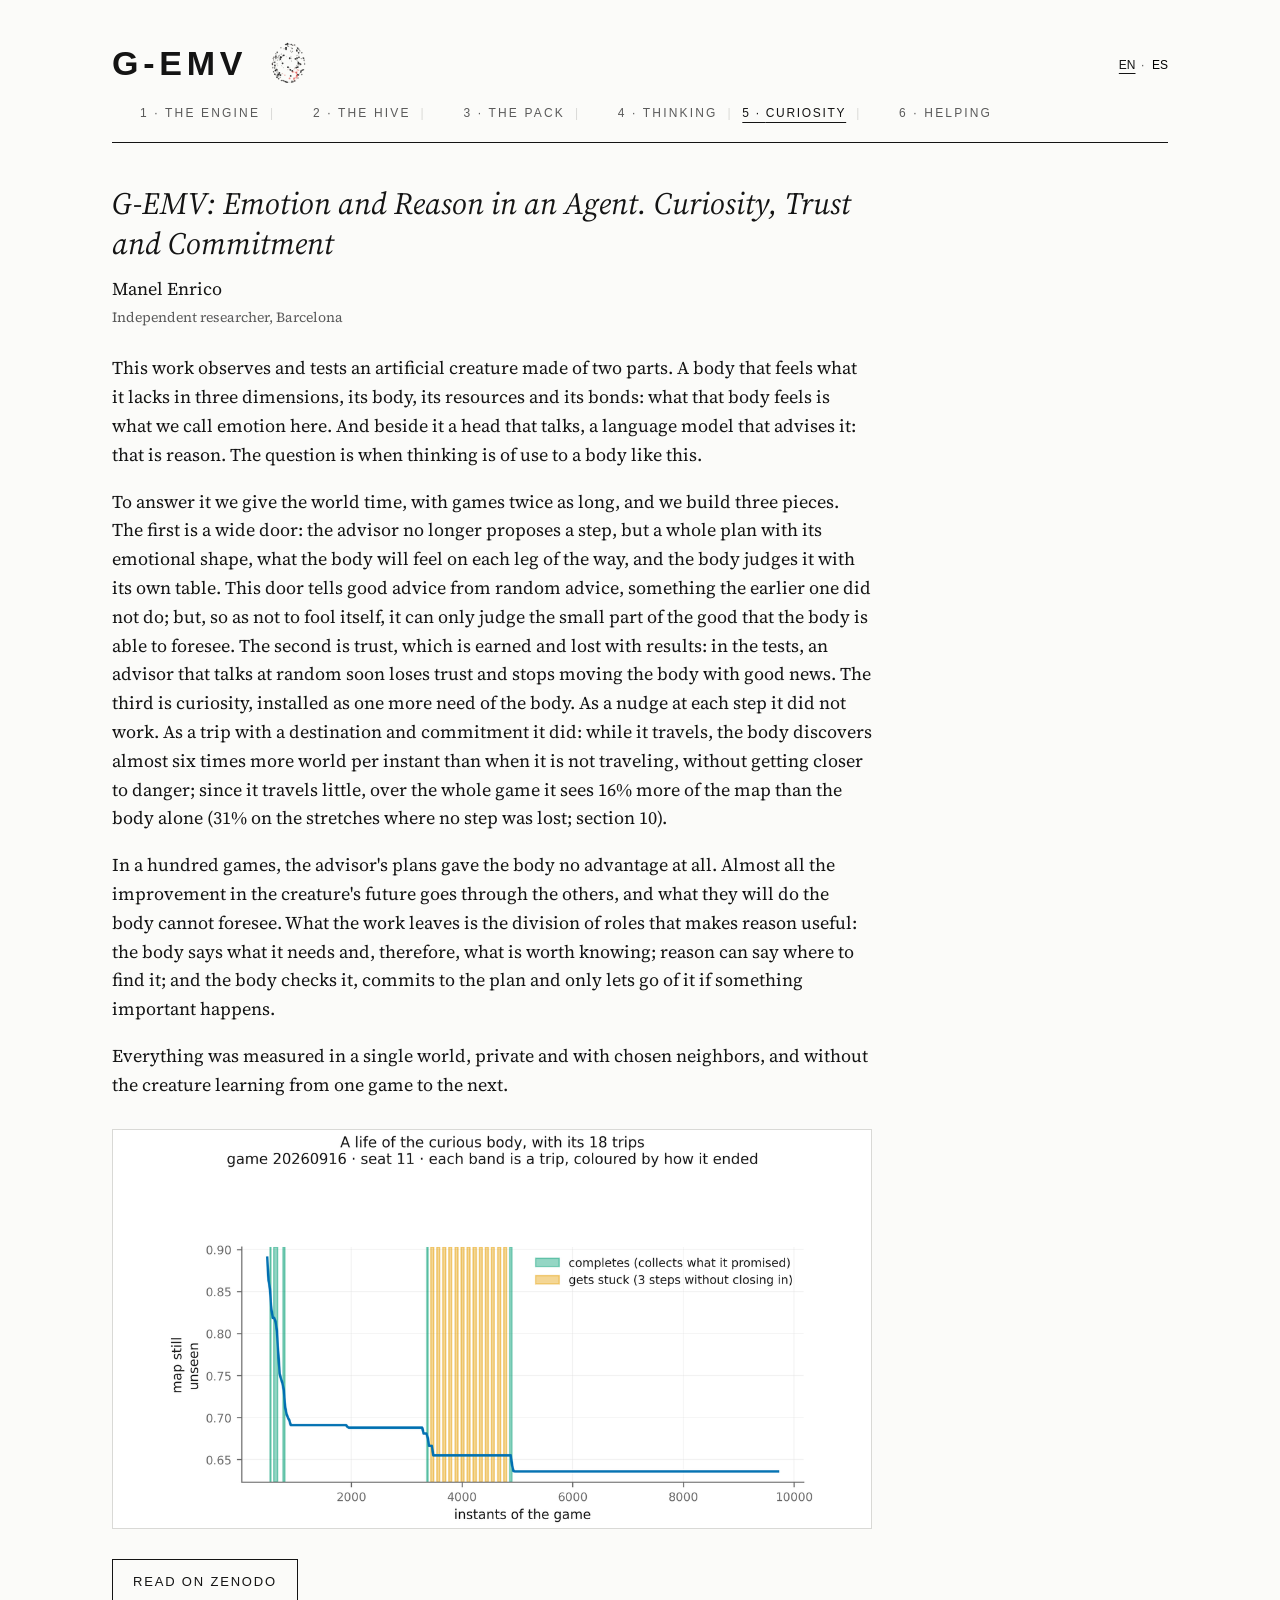
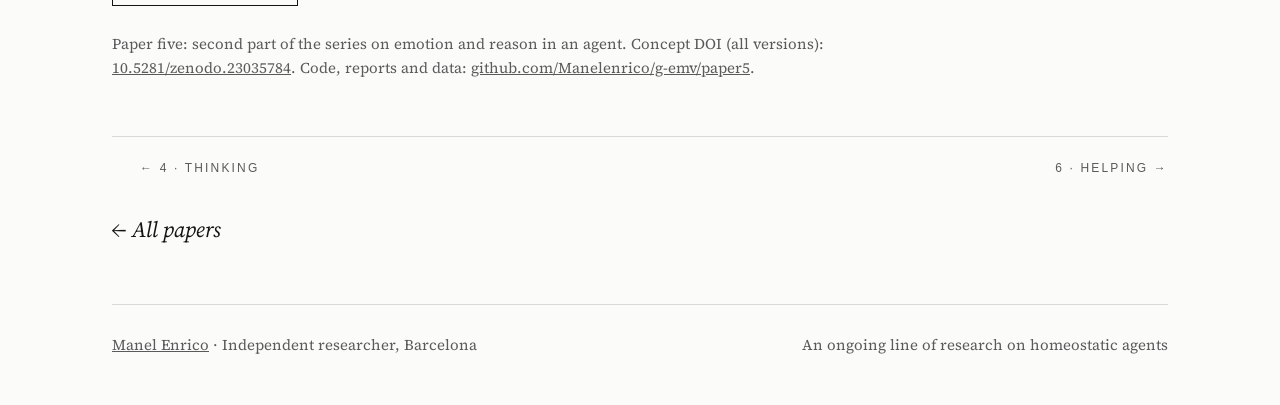
==== commit c74782e5: "Own domain: absolute links (og:url, og:image, twitter:image, canonical, README) now point to https:/" ====
--- a/curiosity/index.html
+++ b/curiosity/index.html
@@ -14,16 +14,16 @@
 <meta property="og:site_name" content="G-EMV papers">
 <meta property="og:title" content="G-EMV: Emotion and Reason in an Agent. Curiosity, Trust and Commitment">
 <meta property="og:description" content="This work observes and tests an artificial creature made of two parts. A body that feels what it lacks in three dimensions, its body, its resources and its bonds: what that body feels is what we call emotion here. And beside it a head that talks, a language model that advises it: that is reason. The question is when thinking is of use to a body like this.">
-<meta property="og:image" content="https://manelenrico.github.io/gemv-papers/img/curiosity-card.png">
+<meta property="og:image" content="https://manelenrico.com/img/curiosity-card.png">
 <meta property="og:image:width" content="1200">
 <meta property="og:image:height" content="630">
 <meta property="og:image:alt" content="A life of the curious body with the eighteen trips it set out on: the blue line is the part of the map it still has to see; each band is a trip, green if completed, orange if it got stuck. After instant 5,000 no more trips are born.">
-<meta property="og:url" content="https://manelenrico.github.io/gemv-papers/curiosity/">
+<meta property="og:url" content="https://manelenrico.com/curiosity/">
 
 <meta name="twitter:card" content="summary_large_image">
 <meta name="twitter:title" content="G-EMV: Emotion and Reason in an Agent. Curiosity, Trust and Commitment">
 <meta name="twitter:description" content="This work observes and tests an artificial creature made of two parts. A body that feels what it lacks in three dimensions, its body, its resources and its bonds: what that body feels is what we call emotion here. And beside it a head that talks, a language model that advises it: that is reason. The question is when thinking is of use to a body like this.">
-<meta name="twitter:image" content="https://manelenrico.github.io/gemv-papers/img/curiosity-card.png">
+<meta name="twitter:image" content="https://manelenrico.com/img/curiosity-card.png">
 
 <link rel="preconnect" href="https://fonts.googleapis.com">
 <link rel="preconnect" href="https://fonts.gstatic.com" crossorigin>
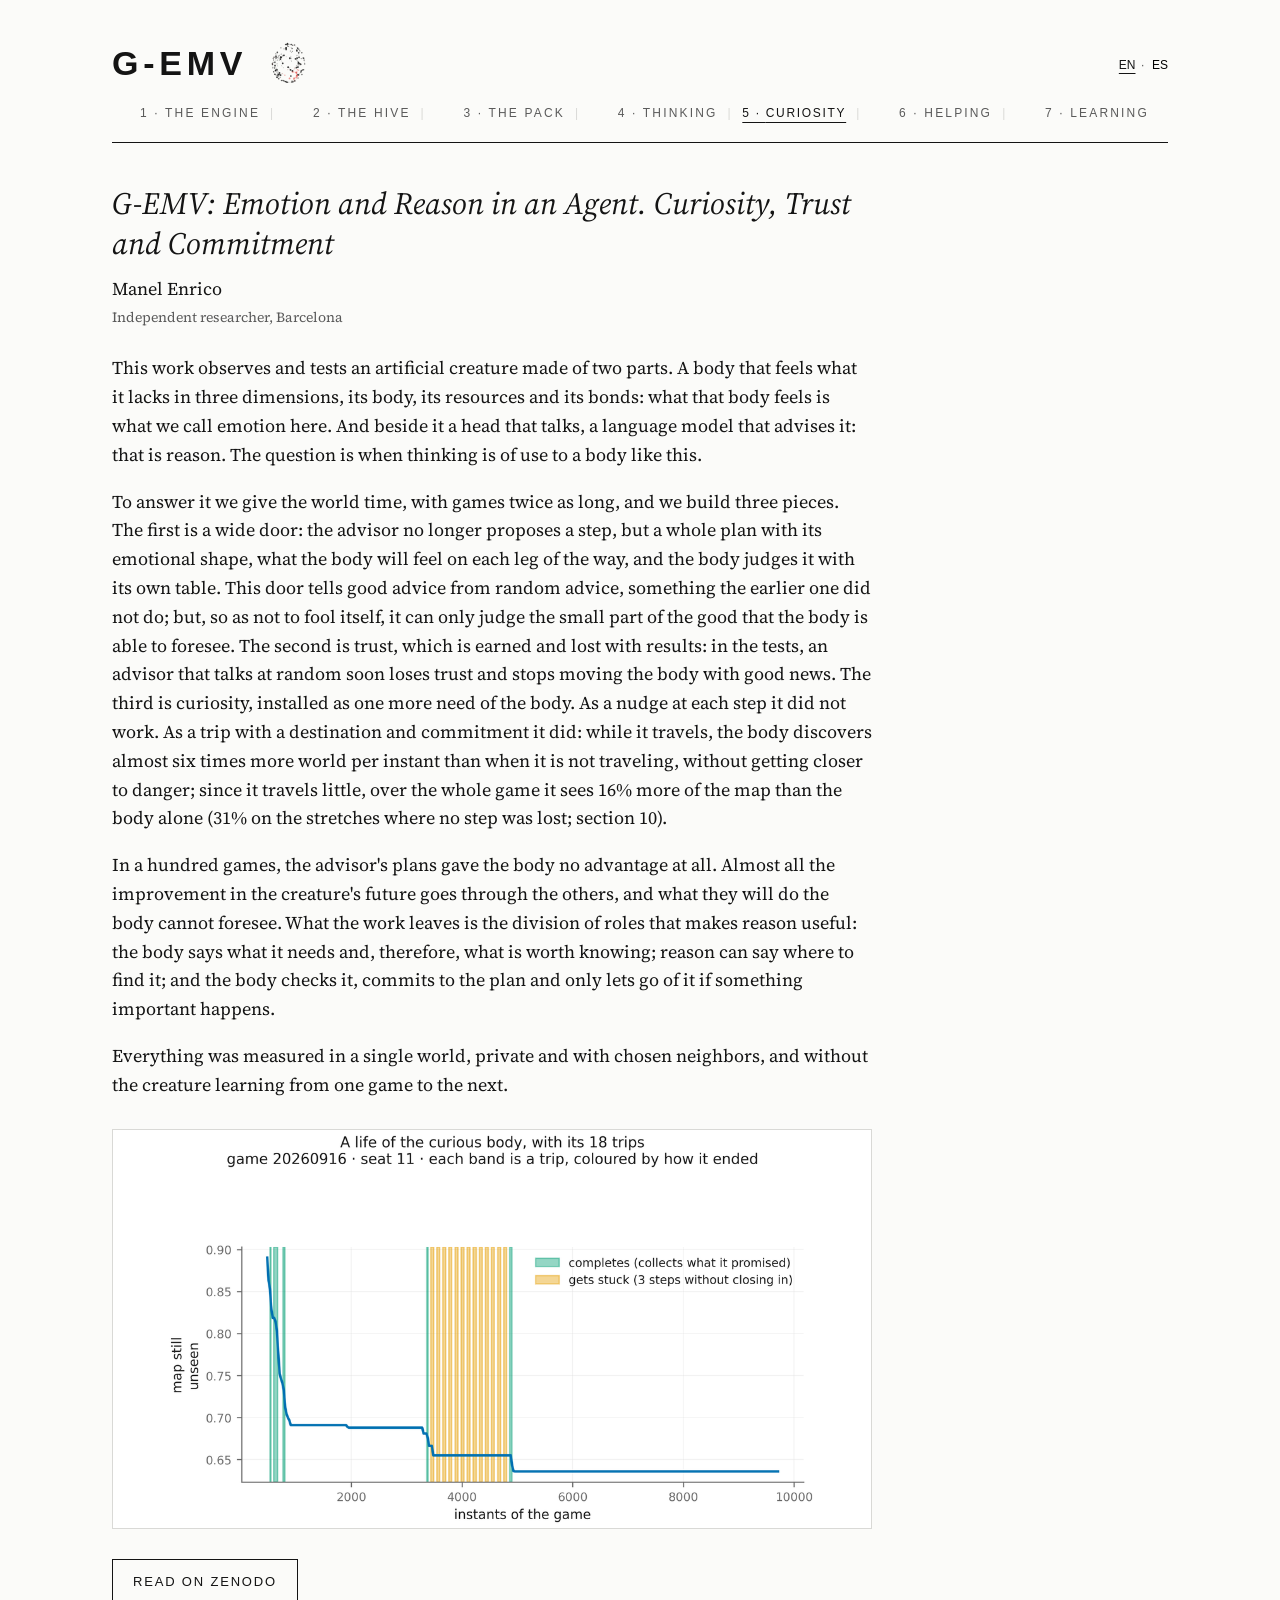
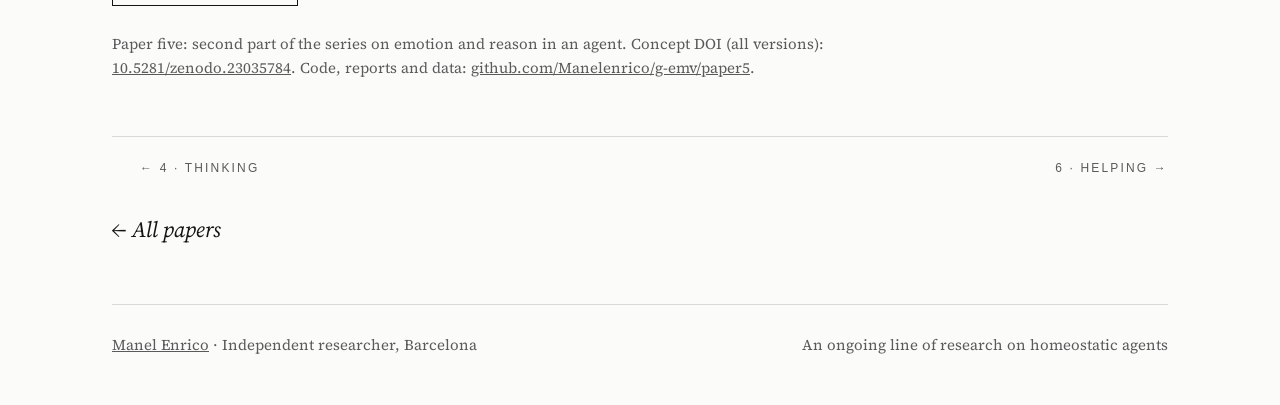
==== commit cb26d3ac: "WEB-62: page for paper seven (/learning/)" ====
--- a/curiosity/index.html
+++ b/curiosity/index.html
@@ -37,7 +37,7 @@
   <canvas id="sphere-mini" class="mini" aria-label="A small breathing sphere of points"></canvas>
   <nav><a><button class="lang" data-l="en">EN</button> · <button class="lang" data-l="es">ES</button></a></nav>
 </header>
-<nav class="crumbs"><a href="../engine/">1 &middot; <span class="en">The engine</span><span class="es">El motor</span></a><span class="bar">|</span><a href="../hive/">2 &middot; <span class="en">The Hive</span><span class="es">La colmena</span></a><span class="bar">|</span><a href="../pack/">3 &middot; <span class="en">The Pack</span><span class="es">La manada</span></a><span class="bar">|</span><a href="../thinking/">4 &middot; <span class="en">Thinking</span><span class="es">Pensar</span></a><span class="bar">|</span><span class="here">5 &middot; <span class="en">Curiosity</span><span class="es">Curiosidad</span></span><span class="bar">|</span><a href="../helping/">6 &middot; <span class="en">Helping</span><span class="es">Ayudar</span></a></nav>
+<nav class="crumbs"><a href="../engine/">1 &middot; <span class="en">The engine</span><span class="es">El motor</span></a><span class="bar">|</span><a href="../hive/">2 &middot; <span class="en">The Hive</span><span class="es">La colmena</span></a><span class="bar">|</span><a href="../pack/">3 &middot; <span class="en">The Pack</span><span class="es">La manada</span></a><span class="bar">|</span><a href="../thinking/">4 &middot; <span class="en">Thinking</span><span class="es">Pensar</span></a><span class="bar">|</span><span class="here">5 &middot; <span class="en">Curiosity</span><span class="es">Curiosidad</span></span><span class="bar">|</span><a href="../helping/">6 &middot; <span class="en">Helping</span><span class="es">Ayudar</span></a><span class="bar">|</span><a href="../learning/">7 &middot; <span class="en">Learning</span><span class="es">Aprender</span></a></nav>
 <article>
 <h1><span class="en">G-EMV: Emotion and Reason in an Agent. Curiosity, Trust and Commitment</span><span class="es">G-EMV: emoción y razón en un agente. Curiosidad, confianza y compromiso</span></h1>
 <p class="byline"><a href="https://orcid.org/0009-0008-1732-6310">Manel Enrico</a></p>
--- a/css/site.css
+++ b/css/site.css
@@ -88,3 +88,9 @@
 /* ── las dos lenguas en las paginas de cada paper (WEB-58) ── */
 .head-paper nav { margin-left:auto; }
 article p.ctas { display:flex; flex-wrap:wrap; gap:12px; }
+
+/* ── la forma de las emociones (WEB-60): la pagina /shape/ (el enlace de la portada va en el <style> de index.html) ── */
+article.essay p.byline { margin:0 0 30px; }
+
+/* ── pie de figura (WEB-62): la figura de /learning/ lleva su pie del paper ── */
+article p.cap { color:var(--soft); font-size:15px; line-height:1.5; margin:-14px 0 30px; }
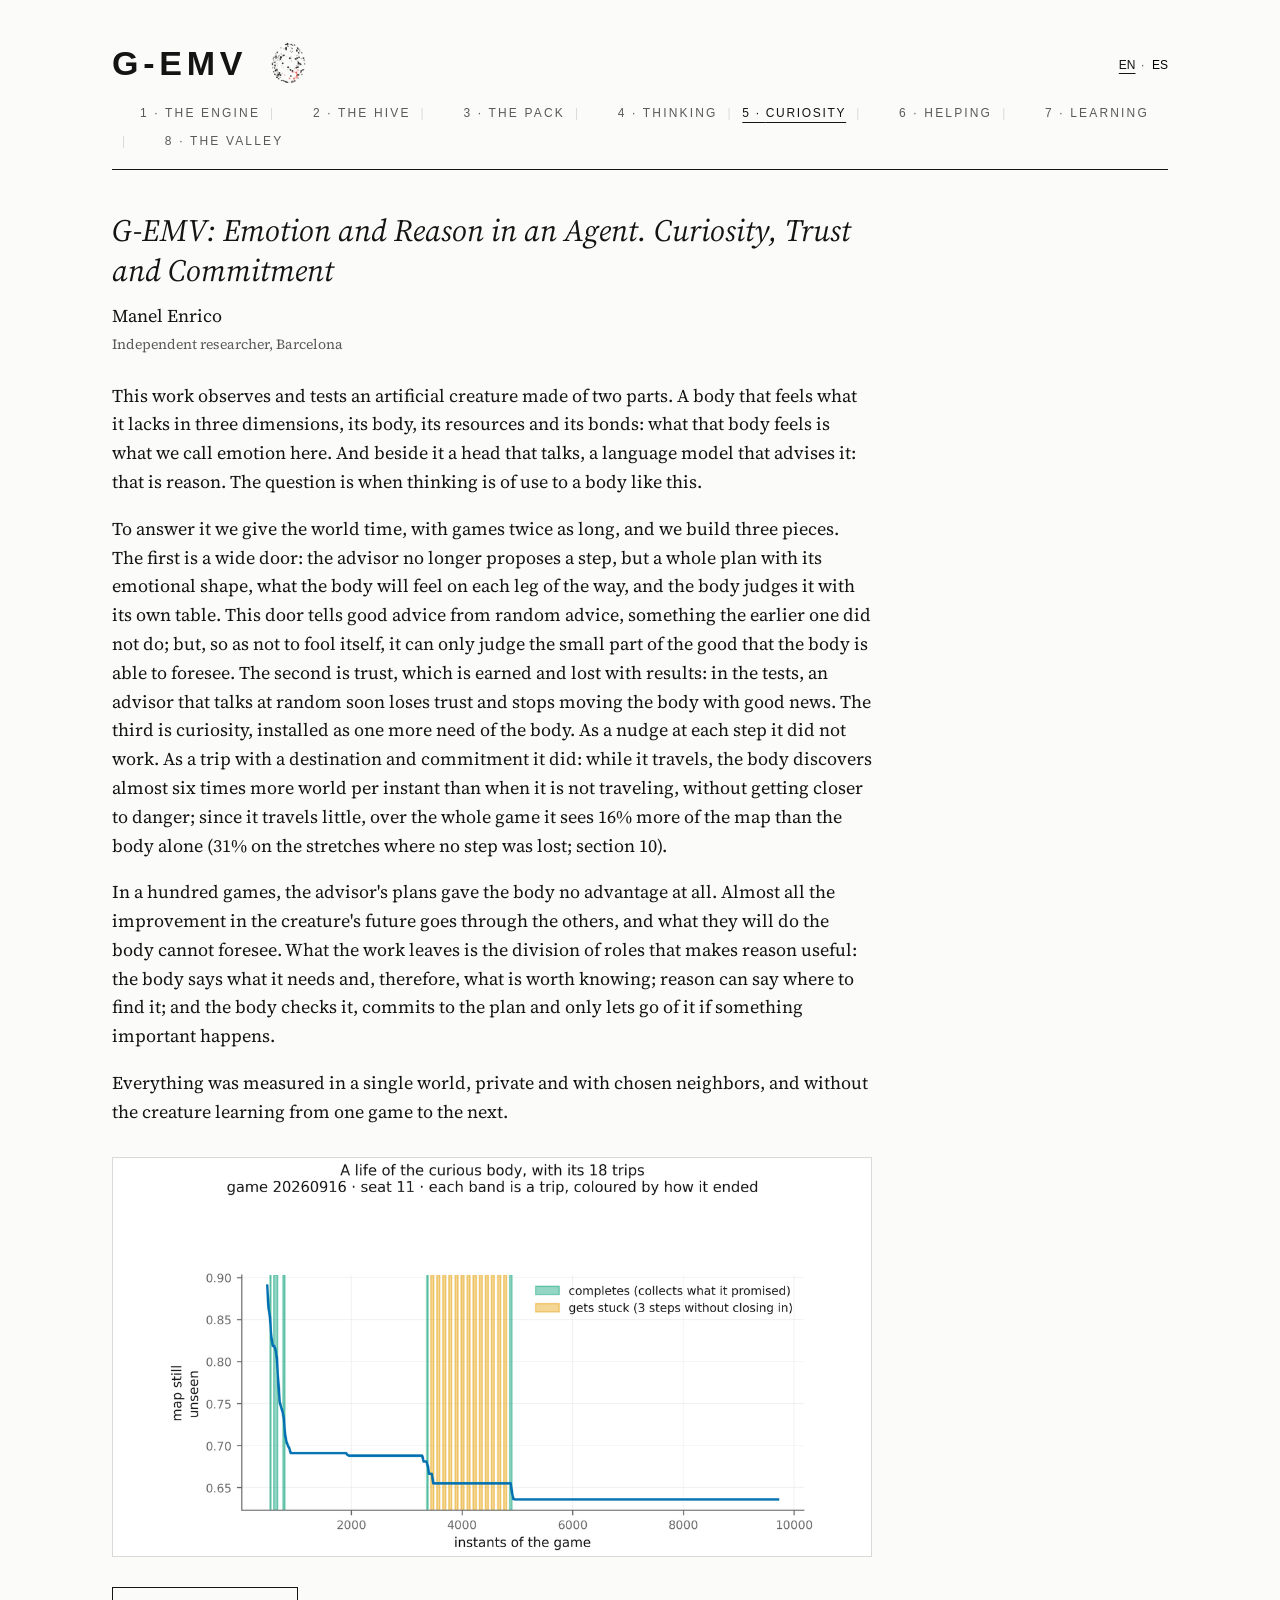
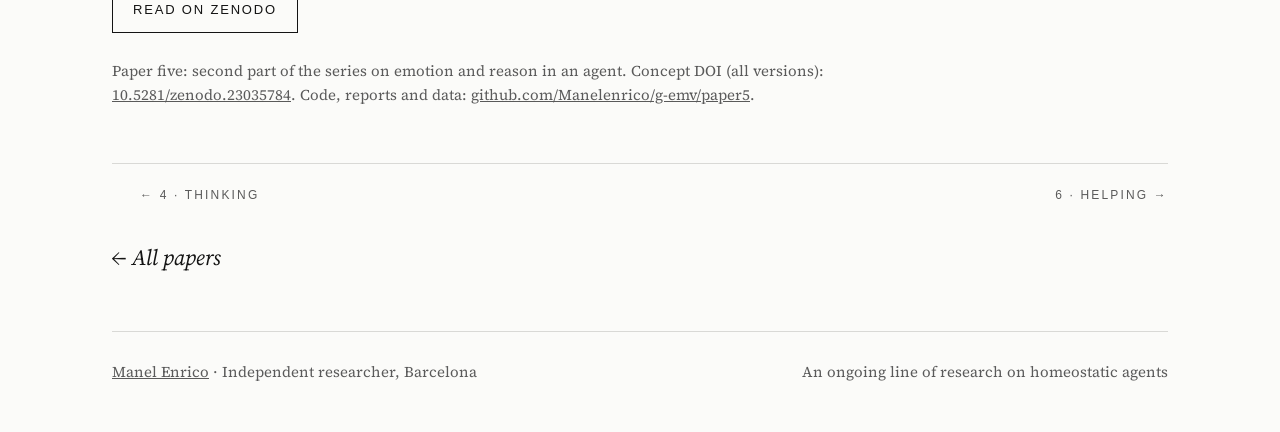
==== commit df90886f: "WEB-64: page for paper eight (/valley/), with its card; 8 · The Valley in the top index of every pap" ====
--- a/curiosity/index.html
+++ b/curiosity/index.html
@@ -37,7 +37,7 @@
   <canvas id="sphere-mini" class="mini" aria-label="A small breathing sphere of points"></canvas>
   <nav><a><button class="lang" data-l="en">EN</button> · <button class="lang" data-l="es">ES</button></a></nav>
 </header>
-<nav class="crumbs"><a href="../engine/">1 &middot; <span class="en">The engine</span><span class="es">El motor</span></a><span class="bar">|</span><a href="../hive/">2 &middot; <span class="en">The Hive</span><span class="es">La colmena</span></a><span class="bar">|</span><a href="../pack/">3 &middot; <span class="en">The Pack</span><span class="es">La manada</span></a><span class="bar">|</span><a href="../thinking/">4 &middot; <span class="en">Thinking</span><span class="es">Pensar</span></a><span class="bar">|</span><span class="here">5 &middot; <span class="en">Curiosity</span><span class="es">Curiosidad</span></span><span class="bar">|</span><a href="../helping/">6 &middot; <span class="en">Helping</span><span class="es">Ayudar</span></a><span class="bar">|</span><a href="../learning/">7 &middot; <span class="en">Learning</span><span class="es">Aprender</span></a></nav>
+<nav class="crumbs"><a href="../engine/">1 &middot; <span class="en">The engine</span><span class="es">El motor</span></a><span class="bar">|</span><a href="../hive/">2 &middot; <span class="en">The Hive</span><span class="es">La colmena</span></a><span class="bar">|</span><a href="../pack/">3 &middot; <span class="en">The Pack</span><span class="es">La manada</span></a><span class="bar">|</span><a href="../thinking/">4 &middot; <span class="en">Thinking</span><span class="es">Pensar</span></a><span class="bar">|</span><span class="here">5 &middot; <span class="en">Curiosity</span><span class="es">Curiosidad</span></span><span class="bar">|</span><a href="../helping/">6 &middot; <span class="en">Helping</span><span class="es">Ayudar</span></a><span class="bar">|</span><a href="../learning/">7 &middot; <span class="en">Learning</span><span class="es">Aprender</span></a><span class="bar">|</span><a href="../valley/">8 &middot; <span class="en">The Valley</span><span class="es">El valle</span></a></nav>
 <article>
 <h1><span class="en">G-EMV: Emotion and Reason in an Agent. Curiosity, Trust and Commitment</span><span class="es">G-EMV: emoción y razón en un agente. Curiosidad, confianza y compromiso</span></h1>
 <p class="byline"><a href="https://orcid.org/0009-0008-1732-6310">Manel Enrico</a></p>
